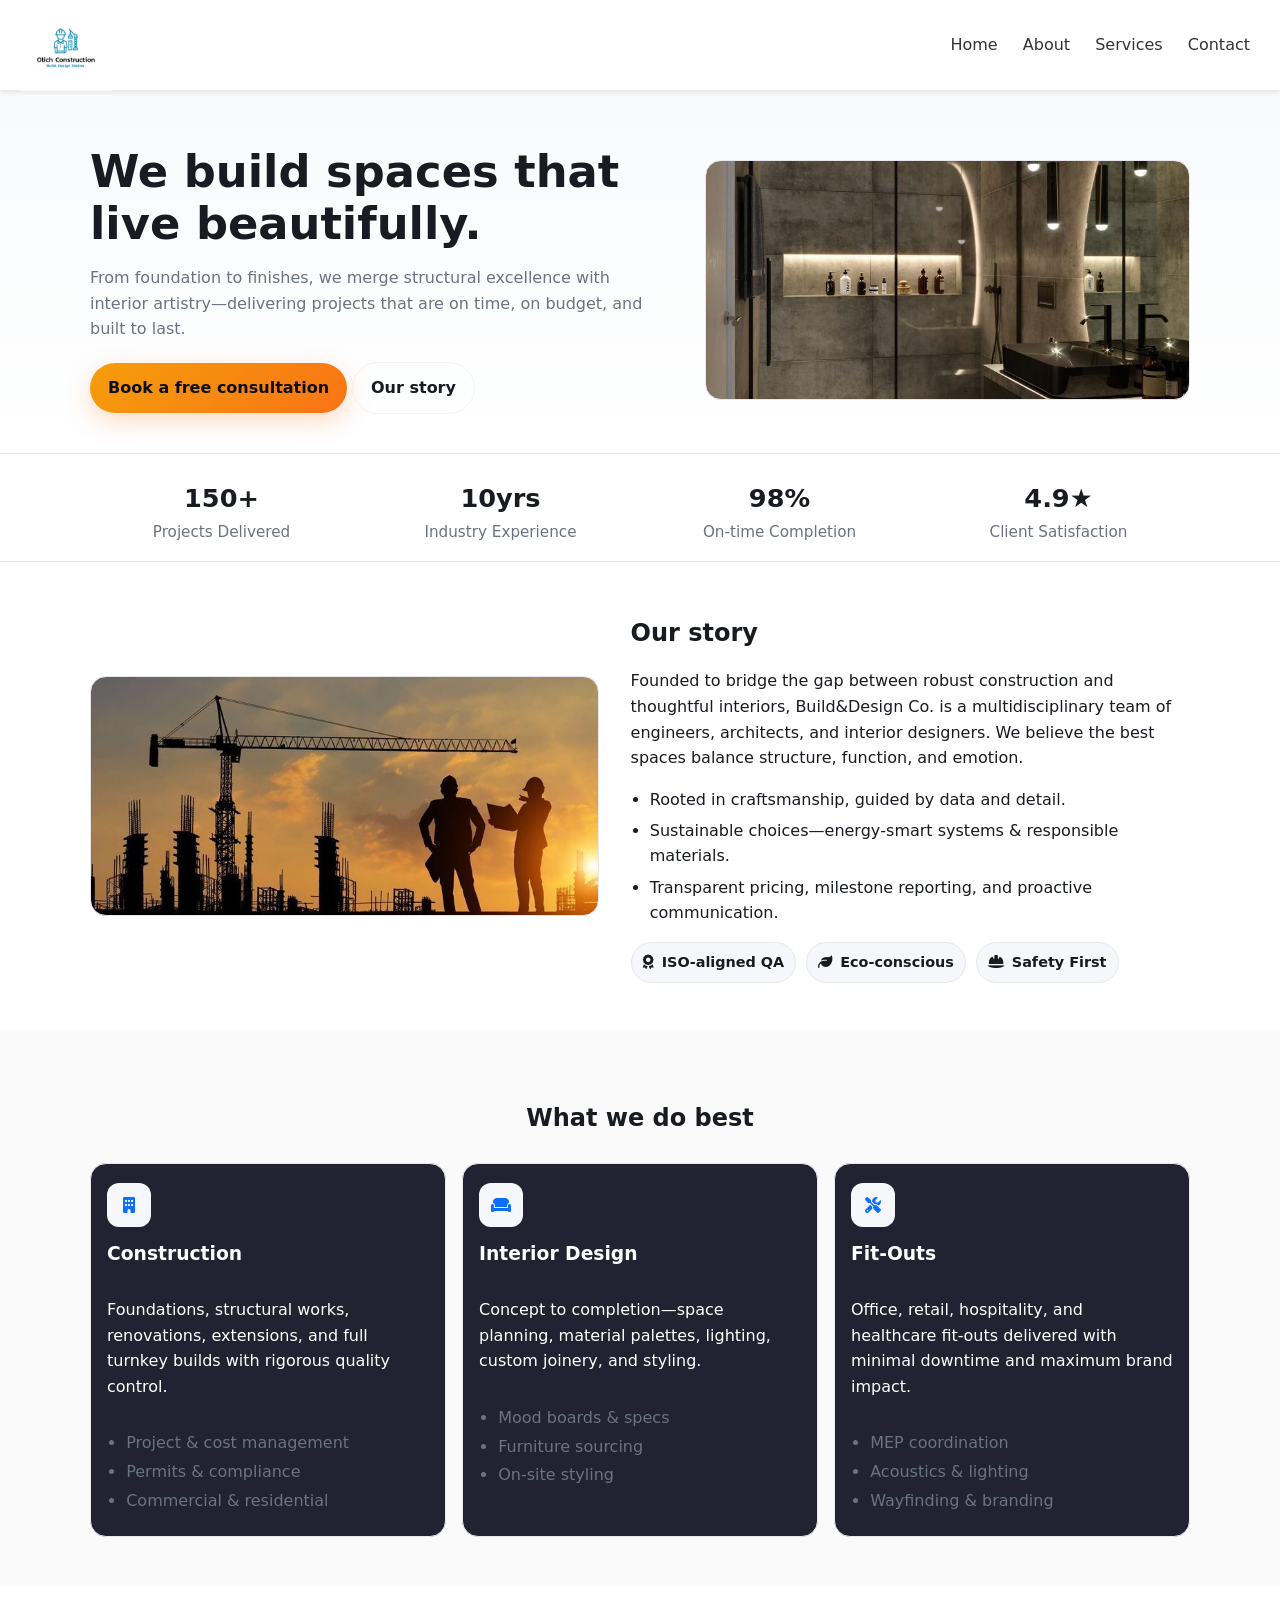
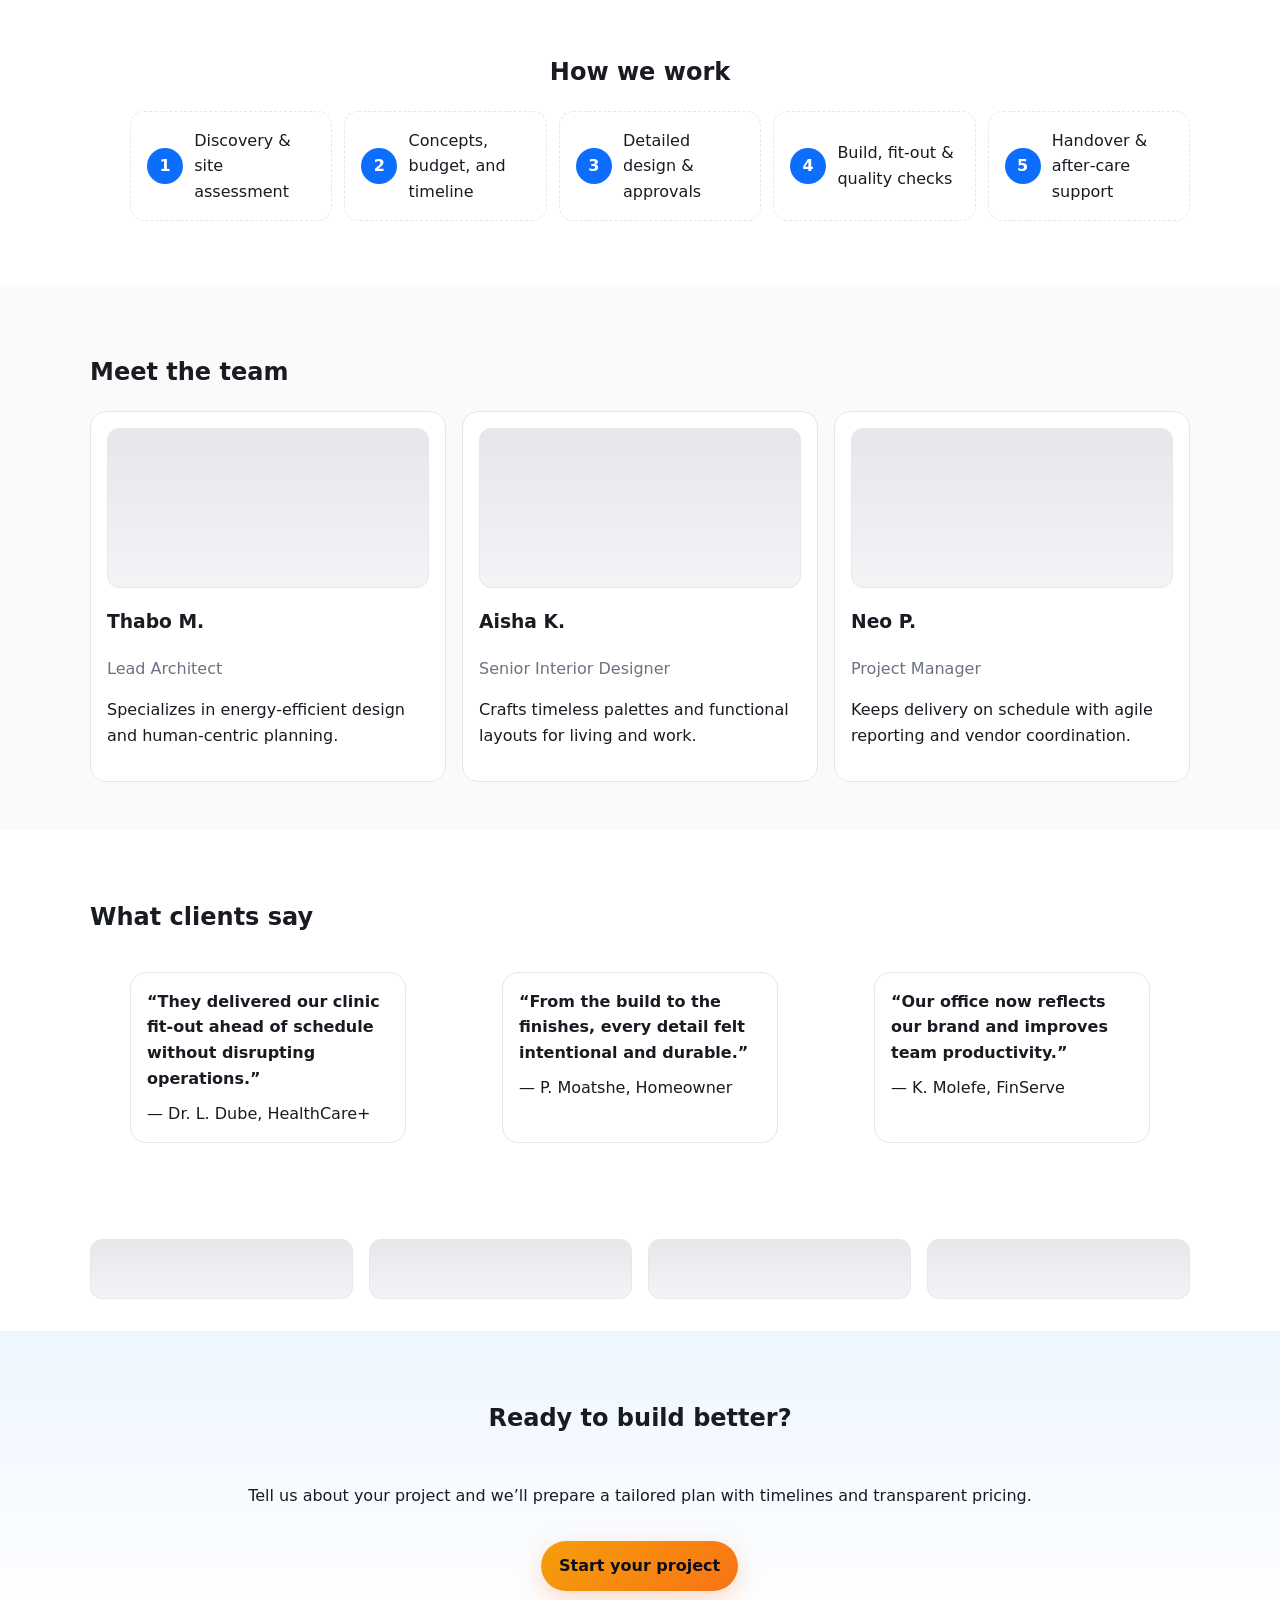
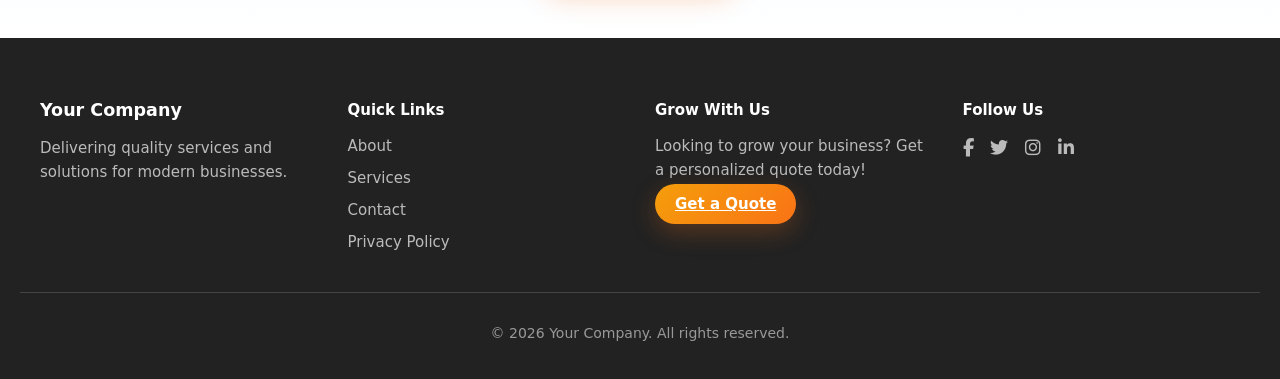
==== about.html @ 6409f601 "Add files via upload" ====
<!DOCTYPE html>
<html lang="en">
<head>
  <meta charset="UTF-8" />
  <meta name="viewport" content="width=device-width, initial-scale=1.0" />
  <title>About Us — Construction & Interior Design</title>
  <link rel="stylesheet" href="base.css" />
  <link rel="stylesheet" href="about.css" />
  <link rel="stylesheet" href="https://cdnjs.cloudflare.com/ajax/libs/font-awesome/6.4.0/css/all.min.css">
  <meta name="description" content="We combine construction precision with interior design creativity to deliver durable, functional, and beautiful spaces." />
</head>
<body>
  <!-- Nav Bar -->
  <header>
    <a href="index.html" class="logo">
      <img src="Olich_logo.png" alt="Olich Constructions" class="logo-img">
    </a>
    <nav>
      <a href="index.html">Home</a>
      <a href="about.html">About</a>
      <a href="services.html">Services</a>
      <a href="contact.html">Contact</a>
    </nav>
  </header>

  <main id="main" tabindex="-1">
    <!-- Hero -->
    <section class="hero">
      <div class="container hero-inner">
        <div class="hero-copy">
          <h1>We build spaces that live beautifully.</h1>
          <p>From foundation to finishes, we merge structural excellence with interior artistry—delivering projects that are on time, on budget, and built to last.</p>
          <div class="hero-ctas">
            <a href="#contact" class=" btn btn-primary">Book a free consultation</a>
            <a href="#story" class="btn btn-ghost">Our story</a>
          </div>
        </div>
        <div class="hero-visual">
          <div class="img ph" aria-label="Project collage placeholder"></div>
        </div>
      </div>
    </section>

    <!-- Trust badges / quick stats -->
    <section class="stats">
      <div class="container stats-grid">
        <div class="stat">
          <span class="stat-num">150+</span>
          <span class="stat-label">Projects Delivered</span>
        </div>
        <div class="stat">
          <span class="stat-num">10yrs</span>
          <span class="stat-label">Industry Experience</span>
        </div>
        <div class="stat">
          <span class="stat-num">98%</span>
          <span class="stat-label">On‑time Completion</span>
        </div>
        <div class="stat">
          <span class="stat-num">4.9★</span>
          <span class="stat-label">Client Satisfaction</span>
        </div>
      </div>
    </section>

    <!-- Story -->
    <section id="story" class="split">
      <div class="container split-inner">
        <div class="split-media">
          <div class="img2 tall ph" aria-label="Team on-site placeholder"></div>
        </div>
        <div class="split-copy">
          <h2>Our story</h2>
          <p>Founded to bridge the gap between robust construction and thoughtful interiors, Build&Design Co. is a multidisciplinary team of engineers, architects, and interior designers. We believe the best spaces balance structure, function, and emotion.</p>
          <ul class="bullets">
            <li>Rooted in craftsmanship, guided by data and detail.</li>
            <li>Sustainable choices—energy‑smart systems & responsible materials.</li>
            <li>Transparent pricing, milestone reporting, and proactive communication.</li>
          </ul>
          <div class="badges">
            <span class="badge"><i class="fa-solid fa-award" aria-hidden="true"></i> ISO‑aligned QA</span>
            <span class="badge"><i class="fa-solid fa-leaf" aria-hidden="true"></i> Eco‑conscious</span>
            <span class="badge"><i class="fa-solid fa-helmet-safety" aria-hidden="true"></i> Safety First</span>
          </div>
        </div>
      </div>
    </section>

    <!-- What we’re great at -->
    <section class="capabilities">
      <div class="container">
        <h2>What we do best</h2>
        <div class="cards">
          <article class="card">
            <div class="card-icon"><i class="fa-solid fa-building"></i></div>
            <h3>Construction</h3>
            <p>Foundations, structural works, renovations, extensions, and full turnkey builds with rigorous quality control.</p>
            <ul class="mini-list">
              <li>Project & cost management</li>
              <li>Permits & compliance</li>
              <li>Commercial & residential</li>
            </ul>
          </article>
          <article class="card">
            <div class="card-icon"><i class="fa-solid fa-couch"></i></div>
            <h3>Interior Design</h3>
            <p>Concept to completion—space planning, material palettes, lighting, custom joinery, and styling.</p>
            <ul class="mini-list">
              <li>Mood boards & specs</li>
              <li>Furniture sourcing</li>
              <li>On‑site styling</li>
            </ul>
          </article>
          <article class="card">
            <div class="card-icon"><i class="fa-solid fa-screwdriver-wrench"></i></div>
            <h3>Fit‑Outs</h3>
            <p>Office, retail, hospitality, and healthcare fit‑outs delivered with minimal downtime and maximum brand impact.</p>
            <ul class="mini-list">
              <li>MEP coordination</li>
              <li>Acoustics & lighting</li>
              <li>Wayfinding & branding</li>
            </ul>
          </article>
        </div>
      </div>
    </section>

    <!-- Process -->
    <section class="process">
      <div class="container">
        <h2>How we work</h2>
        <ol class="steps" role="list">
          <li>
            <span class="step-num">1</span>
            Discovery & site assessment
          </li>
          <li>
            <span class="step-num">2</span>
            Concepts, budget, and timeline
          </li>
          <li>
            <span class="step-num">3</span>
            Detailed design & approvals
          </li>
          <li>
            <span class="step-num">4</span>
            Build, fit‑out & quality checks
          </li>
          <li>
            <span class="step-num">5</span>
            Handover & after‑care support
          </li>
        </ol>
      </div>
    </section>

    <!-- Team -->
    <section class="team">
      <div class="container">
        <h2>Meet the team</h2>
        <div class="team-grid">
          <article class="person">
            <div class="avatar ph" aria-hidden="true"></div>
            <h3>Thabo M.</h3>
            <p class="role">Lead Architect</p>
            <p class="bio">Specializes in energy‑efficient design and human‑centric planning.</p>
          </article>
          <article class="person">
            <div class="avatar ph" aria-hidden="true"></div>
            <h3>Aisha K.</h3>
            <p class="role">Senior Interior Designer</p>
            <p class="bio">Crafts timeless palettes and functional layouts for living and work.</p>
          </article>
          <article class="person">
            <div class="avatar ph" aria-hidden="true"></div>
            <h3>Neo P.</h3>
            <p class="role">Project Manager</p>
            <p class="bio">Keeps delivery on schedule with agile reporting and vendor coordination.</p>
          </article>
        </div>
      </div>
    </section>

    <!-- Testimonials -->
    <section class="testimonials">
      <div class="container">
        <h2>What clients say</h2>
        <div class="quotes">
          <figure class="quote">
            <blockquote>“They delivered our clinic fit‑out ahead of schedule without disrupting operations.”</blockquote>
            <figcaption>— Dr. L. Dube, HealthCare+</figcaption>
          </figure>
          <figure class="quote">
            <blockquote>“From the build to the finishes, every detail felt intentional and durable.”</blockquote>
            <figcaption>— P. Moatshe, Homeowner</figcaption>
          </figure>
          <figure class="quote">
            <blockquote>“Our office now reflects our brand and improves team productivity.”</blockquote>
            <figcaption>— K. Molefe, FinServe</figcaption>
          </figure>
        </div>
      </div>
    </section>

    <!-- Certifications / Partners -->
    <section class="logos">
      <div class="container logos-row">
        <div class="logo ph" aria-label="Accreditation placeholder"></div>
        <div class="logo ph" aria-label="Association placeholder"></div>
        <div class="logo ph" aria-label="Supplier placeholder"></div>
        <div class="logo ph" aria-label="Partner placeholder"></div>
      </div>
    </section>

    <!-- CTA -->
    <section id="contact" class="cta">
      <div class="container cta-inner">
        <h2>Ready to build better?</h2>
        <p>Tell us about your project and we’ll prepare a tailored plan with timelines and transparent pricing.</p>
        <a href="contact.html" class="btn btn-primary">Start your project</a>
      </div>
    </section>
  </main>

<footer>
    <div class="footer-container">
      <!-- Company Info -->
      <div class="footer-col">
        <h3>Your Company</h3>
        <p>Delivering quality services and solutions for modern businesses.</p>
      </div>

      <!-- Quick Links -->
      <div class="footer-col">
        <h4>Quick Links</h4>
        <ul>
          <li><a href="about.html">About</a></li>
          <li><a href="services.html">Services</a></li>
          <li><a href="contact.html">Contact</a></li>
          <li><a href="#">Privacy Policy</a></li>
        </ul>
      </div>

      <!-- Marketing -->
      <div class="footer-col">
        <h4>Grow With Us</h4>
        <p>Looking to grow your business? Get a personalized quote today!</p>
        <a href="contact.html" class="quote-button">Get a Quote</a>
      </div>

      <!-- Social -->
      <div class="footer-col">
        <h4>Follow Us</h4>
        <div class="social-icons">
          <a href="#"><i class="fab fa-facebook-f"></i></a>
          <a href="#"><i class="fab fa-twitter"></i></a>
          <a href="#"><i class="fab fa-instagram"></i></a>
          <a href="#"><i class="fab fa-linkedin-in"></i></a>
        </div>
      </div>
    </div>

    <div class="footer-bottom">
      <p>© <span id="year"></span> Your Company. All rights reserved.</p>
    </div>
  </footer>
    <script>
    // tiny helper for the footer year
    document.getElementById('year').textContent = new Date().getFullYear();

  document.querySelectorAll('a[href^="#"]').forEach(anchor => {
    anchor.addEventListener('click', function(e) {
      e.preventDefault();
      const target = document.querySelector(this.getAttribute('href'));
      if (target) {
        window.scrollTo({
          top: target.offsetTop - 60, // adjust offset for sticky nav
          behavior: 'smooth'
        });
      }
    });
  });

  </script>
</body>
</html>
---- base.css ----
/* =============================================
   BASE.CSS — Olich Constructions
   Shared across all pages. Link this FIRST
   in every HTML file, before the page CSS.
   ============================================= */

/* ── CSS Variables ── */
:root {
  --bg:         #ffffff;
  --bg-soft:    #f5f7fb;
  --ink:        #191b22;
  --muted:      #6b7280;
  --brand:      #0d6efd;
  --brand-dark: #0a58ca;
  --accent:     #f59e0b;
  --accent-alt: #f97316;
  --card:       #f5f7fb;
  --line:       #e5e7eb;
  --dark:       #222222;
}

/* ── Reset ── */
*, *::before, *::after { box-sizing: border-box; }
html, body { height: 100%; }
body {
  margin: 0;
  font-family: 'Poppins', system-ui, -apple-system, Segoe UI, Roboto, Helvetica, Arial, sans-serif;
  color: var(--ink);
  background: var(--bg);
  line-height: 1.6;
}

/* ── Utility ── */
.container {
  width: min(1100px, 92%);
  margin-inline: auto;
}

/* ── Header / Nav ── */
header {
  display: flex;
  justify-content: space-between;
  align-items: center;
  padding: 15px 20px;
  background: #fff;
  position: sticky;
  top: 0;
  z-index: 1000;
  box-shadow: 0 2px 5px rgba(0,0,0,0.1);
}

.logo {
  display: flex;
  align-items: center;
  text-decoration: none;
  font-weight: 700;
  font-size: 1.1rem;
  color: var(--ink);
}

.logo-img {
  height: 92px;
  width: auto;
  display: block;
}

nav a {
  margin: 0 10px;
  text-decoration: none;
  color: #333;
  font-weight: 500;
  transition: color 0.3s;
}

nav a:hover {
  color: var(--brand);
}

/* ── Buttons ── */
.btn {
  border: 0;
  padding: 12px 18px;
  border-radius: 999px;
  font-weight: 600;
  font-family: inherit;
  cursor: pointer;
  transition: transform .15s ease, box-shadow .2s ease, background .2s ease;
  will-change: transform;
  text-decoration: none;
  display: inline-block;
}

.btn-primary {
  background: linear-gradient(135deg, var(--accent), var(--accent-alt));
  color: #0b0f1a;
  box-shadow: 0 8px 24px rgba(249,115,22,.25);
}
.btn-primar:hover { transform: translateY(-1px); }

.btn-ghost {
  background: transparent;
  color: var(--ink);
  border: 1px solid rgba(229,231,235,.5);
}
.btn-ghost:hover { background: rgba(0,0,0,.04); }

.quote-button {
  background: linear-gradient(135deg, var(--accent), var(--accent-alt));
  color: #fff;
  box-shadow: 0 8px 24px rgba(249,115,22,.25);
  border: 0;
  padding: 11px 20px;
  border-radius: 999px;
  font-weight: 600;
  font-family: inherit;
  cursor: pointer;
  transition: transform .15s ease, box-shadow .2s ease, background .2s ease;
  will-change: transform;
}
.quote-button:hover {
  background: linear-gradient(135deg, var(--accent-alt), #e85d04);
  transform: translateY(-2px);
}

/* ── Footer ── */
footer {
  background: var(--dark);
  color: #ddd;
  padding: 40px 20px 20px;
  font-size: 15px;
}

.footer-container {
  display: grid;
  grid-template-columns: repeat(auto-fit, minmax(220px, 1fr));
  gap: 30px;
  max-width: 1200px;
  margin: auto;
}

.footer-col h3,
.footer-col h4 {
  color: #fff;
  margin-bottom: 12px;
}

.footer-col p {
  margin: 0 0 10px;
  line-height: 1.6;
  color: #bbb;
}

.footer-col ul {
  list-style: none;
  padding: 0;
  margin: 0;
}

.footer-col ul li { margin-bottom: 8px; }

.footer-col ul li a {
  text-decoration: none;
  color: #bbb;
  transition: color 0.3s;
}
.footer-col ul li a:hover { color: #fff; }

.footer-col .social-icons a {
  display: inline-block;
  margin-right: 12px;
  color: #bbb;
  font-size: 18px;
  transition: color 0.3s;
}
.footer-col .social-icons a:hover { color: #fff; }

.footer-bottom {
  text-align: center;
  border-top: 1px solid #444;
  margin-top: 30px;
  padding-top: 15px;
  font-size: 14px;
  color: #999;
}

/* ── Shared Responsive ── */
@media (max-width: 768px) {
  header {
    flex-direction: column;
    text-align: center;
    gap: 8px;
  }
  nav a {
    display: inline-block;
    margin: 4px 8px;
  }
}
---- about.css ----
/* =============================================
   ABOUT.CSS — About page specific styles only
   base.css must be loaded before this file
   ============================================= */

/* ── Placeholders ── */
.ph { background: linear-gradient(180deg,#e5e7eb,#f3f4f6); border: 1px solid var(--line); border-radius: 1rem; }
.img { width: 100%; height: 240px; background-image: url(img5.jpeg); background-size: cover; background-position: center; background-repeat: no-repeat; }
.img2 { width: 100%; height: 240px; background-image: url(img2.jpeg); background-size: cover; background-position: center; background-repeat: no-repeat; }
.img.tall { height: 360px; }

/* ── Hero ── */
.hero { padding: 3.5rem 0 2.5rem; background: linear-gradient(180deg, #f8fafc, #fff); }
.hero-inner { display: grid; grid-template-columns: 1.2fr 1fr; gap: 2rem; align-items: center; }
.hero h1 { font-size: clamp(1.8rem, 3.5vw, 3rem); line-height: 1.15; margin: 0 0 1rem; }
.hero p { color: var(--muted); margin: 0 0 1.25rem; }

/* ── Stats ── */
.stats { padding: 1.5rem 0 1rem; border-top: 1px solid var(--line); border-bottom: 1px solid var(--line); background: #fff; }
.stats-grid { display: grid; grid-template-columns: repeat(4,1fr); gap: 1rem; text-align: center; }
.stat-num { font-size: 1.6rem; font-weight: 800; display: block; }
.stat-label { color: var(--muted); font-size: .95rem; }

/* ── Split / Story ── */
.split { padding: 3rem 0; }
.split-inner { display: grid; grid-template-columns: 1fr 1.1fr; gap: 2rem; align-items: center; }
.split h2 { margin: .25rem 0 1rem; }
.bullets { padding-left: 1.2rem; margin: 1rem 0; }
.bullets li { margin: .35rem 0; }
.badges { display: flex; gap: .6rem; flex-wrap: wrap; margin-top: 1rem; }
.badge {
  background: var(--card); border: 1px solid var(--line);
  padding: .5rem .7rem; border-radius: 999px;
  font-weight: 600; font-size: .9rem;
  display: inline-flex; align-items: center; gap: .5rem;
}

/* ── Capabilities ── */
.capabilities { padding: 3rem 0; background: #fafafa; }
.capabilities h2 { text-align: center; margin-bottom: 1.6rem; }
.cards { display: grid; grid-template-columns: repeat(3,1fr); gap: 1rem; }
.card {
  color: white; background-color: #223;
  border: 1px solid var(--line); border-radius: 1rem;
  padding: 1.2rem 1rem; display: flex; flex-direction: column; gap: .5rem;
}
.card-icon {
  width: 44px; height: 44px; display: grid; place-items: center;
  border-radius: .75rem; background: var(--card); color: var(--brand);
}
.card h3 { margin: .25rem 0; }
.mini-list { padding-left: 1.2rem; color: var(--muted); margin: .25rem 0 0; }
.mini-list li { margin: .2rem 0; }

/* ── Process ── */
.process { padding: 3rem 0; }
.process h2 { text-align: center; margin-bottom: 1.2rem; }
.steps { display: grid; grid-template-columns: repeat(5, 1fr); gap: .75rem; counter-reset: step; }
.steps li {
  background: #fff; border: 1px dashed var(--line);
  border-radius: .9rem; padding: 1rem; min-height: 80px;
  display: flex; align-items: center; gap: .7rem;
}
.step-num {
  width: 36px; height: 36px; border-radius: 50%;
  display: grid; place-items: center;
  background: var(--brand); color: #fff; font-weight: 800;
  flex-shrink: 0;
}

/* ── Team ── */
.team { padding: 3rem 0; background: #fafafa; }
.team-grid { display: grid; grid-template-columns: repeat(3,1fr); gap: 1rem; }
.person { background: #fff; border: 1px solid var(--line); border-radius: 1rem; padding: 1rem; }
.avatar { width: 100%; height: 160px; border-radius: .75rem; margin-bottom: .8rem; }
.role { color: var(--muted); margin: .2rem 0; }

/* ── Testimonials ── */
.testimonials { padding: 3rem 0; }
.quotes { display: grid; grid-template-columns: repeat(3,1fr); gap: 1rem; }
.quote { background: #fff; border: 1px solid var(--line); border-radius: 1rem; padding: 1rem; }
.quote blockquote { margin: 0 0 .6rem; font-weight: 600; }

/* ── Partner Logos ── */
.logos { padding: 2rem 0; background: #fff; }
.logos-row { display: grid; grid-template-columns: repeat(4,1fr); gap: 1rem; align-items: center; }
.logo { height: 60px; border-radius: .75rem; }

/* ── CTA ── */
.cta { padding: 3rem 0; background: linear-gradient(180deg,#eef6ff,#fff); }
.cta-inner { display: grid; place-items: center; text-align: center; gap: .6rem; }
.cta .btn { margin-top: .4rem; }

/* ── Responsive ── */
@media (max-width: 980px) {
  .hero-inner { grid-template-columns: 1fr; }
  .split-inner { grid-template-columns: 1fr; }
  .cards { grid-template-columns: repeat(2,1fr); }
  .steps { grid-template-columns: repeat(3,1fr); }
  .team-grid { grid-template-columns: repeat(2,1fr); }
  .quotes { grid-template-columns: repeat(2,1fr); }
}

@media (max-width: 640px) {
  .stats-grid { grid-template-columns: repeat(2,1fr); }
  .cards { grid-template-columns: 1fr; }
  .steps { grid-template-columns: 1fr; }
  .team-grid { grid-template-columns: 1fr; }
  .quotes { grid-template-columns: 1fr; }
  .logos-row { grid-template-columns: repeat(2,1fr); }
  .img { height: 200px; }
  .img.tall { height: 260px; }
}
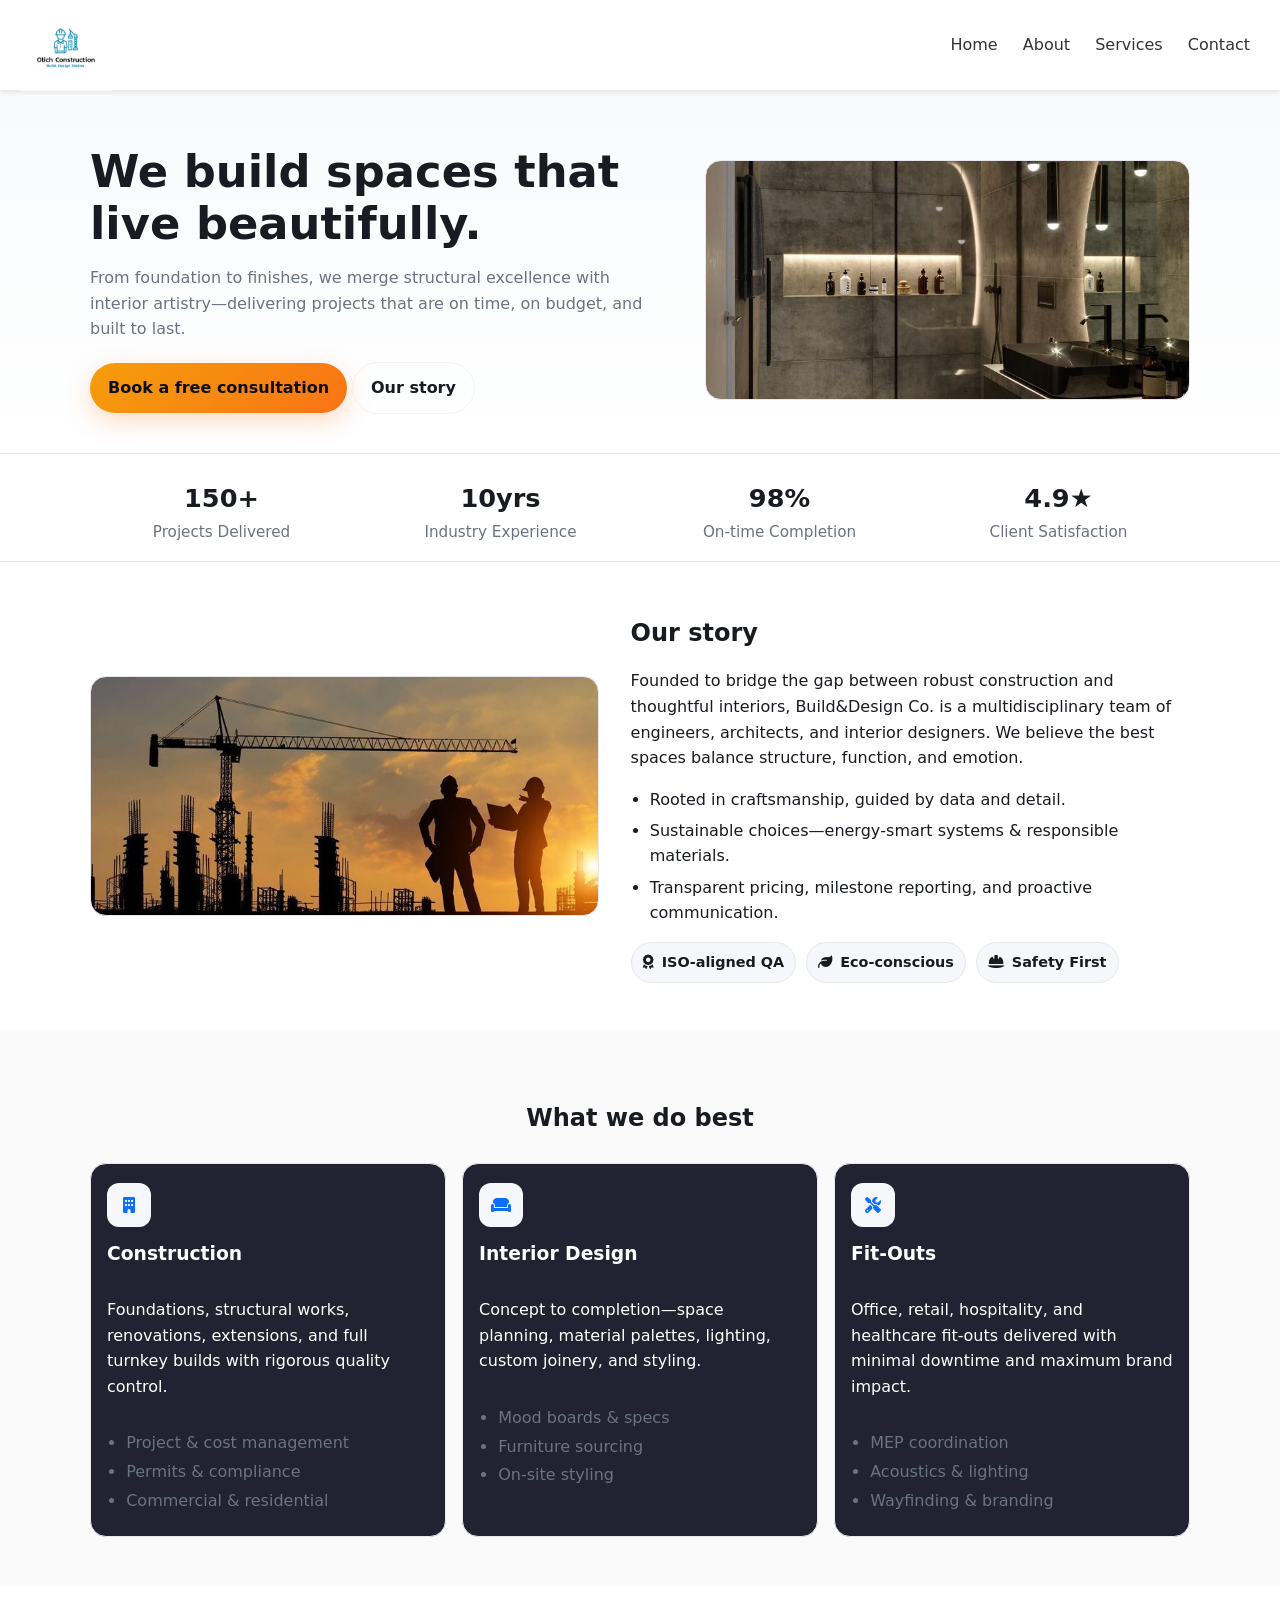
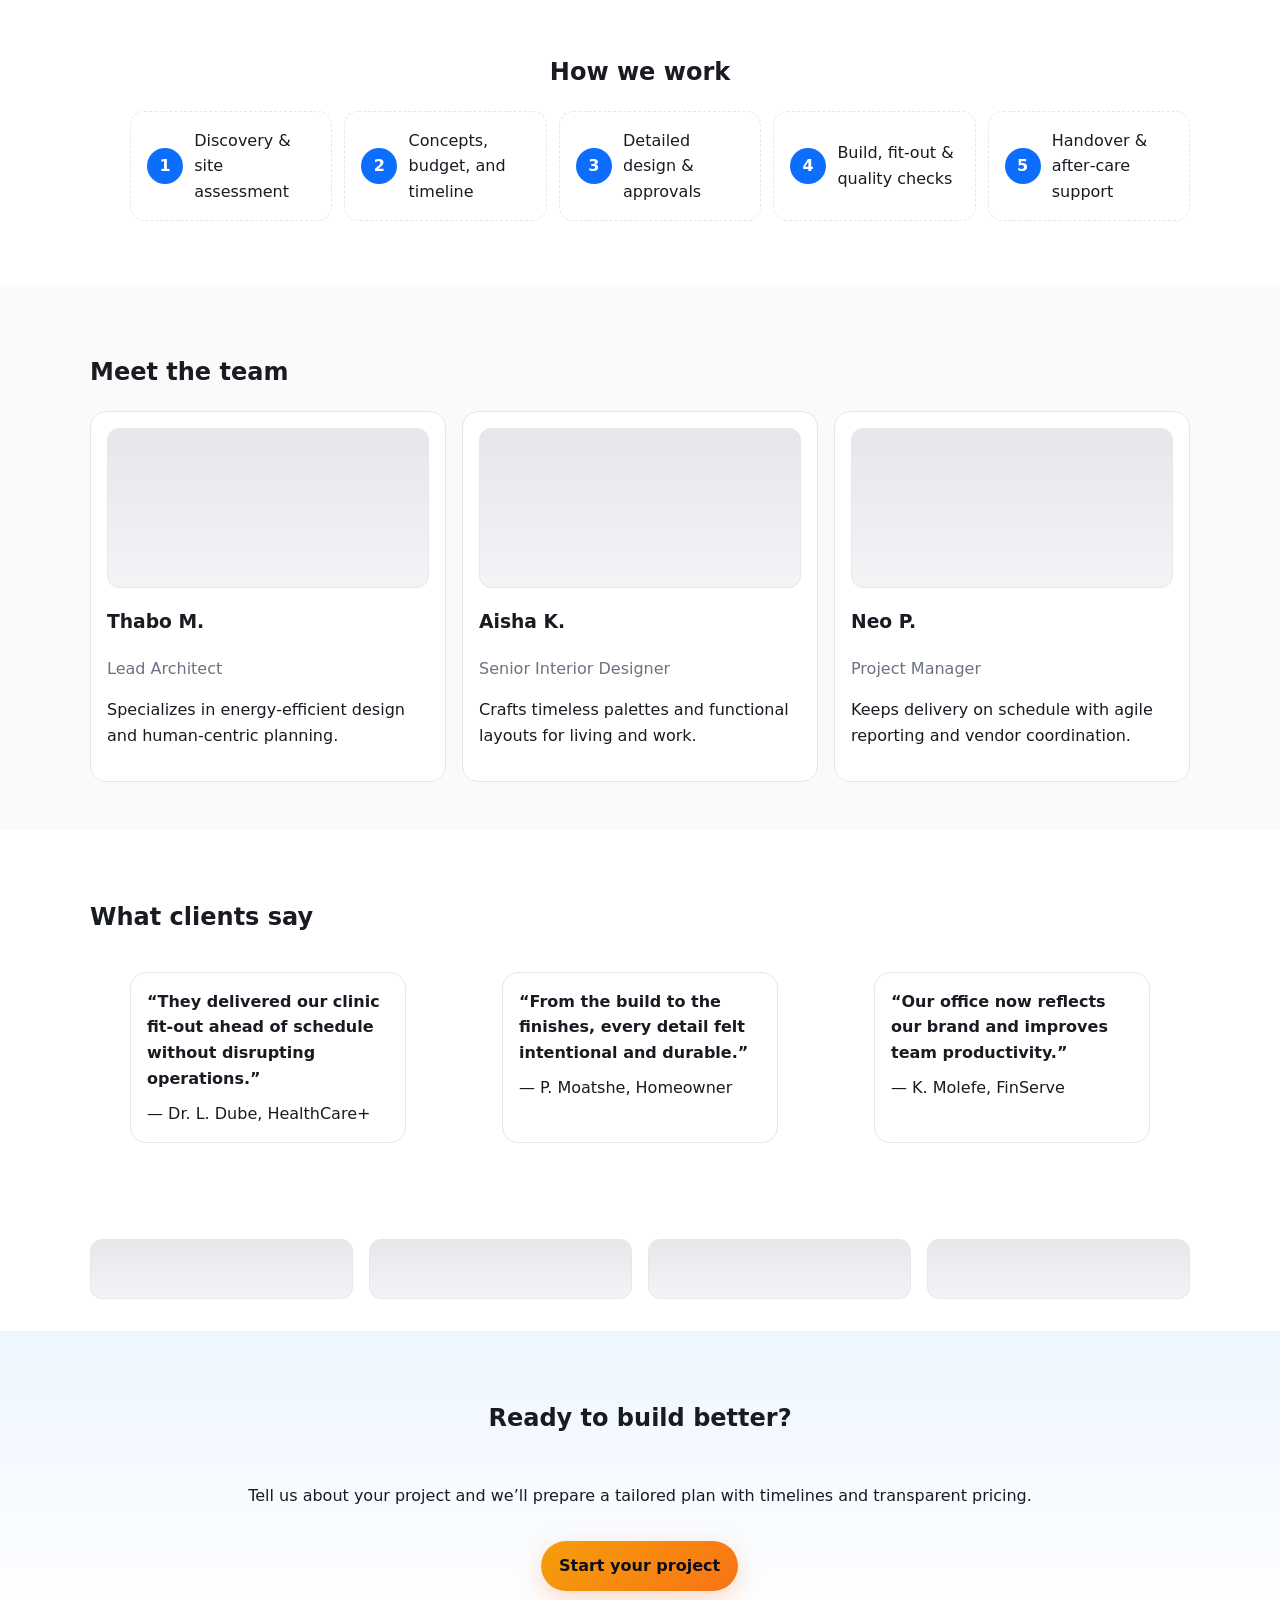
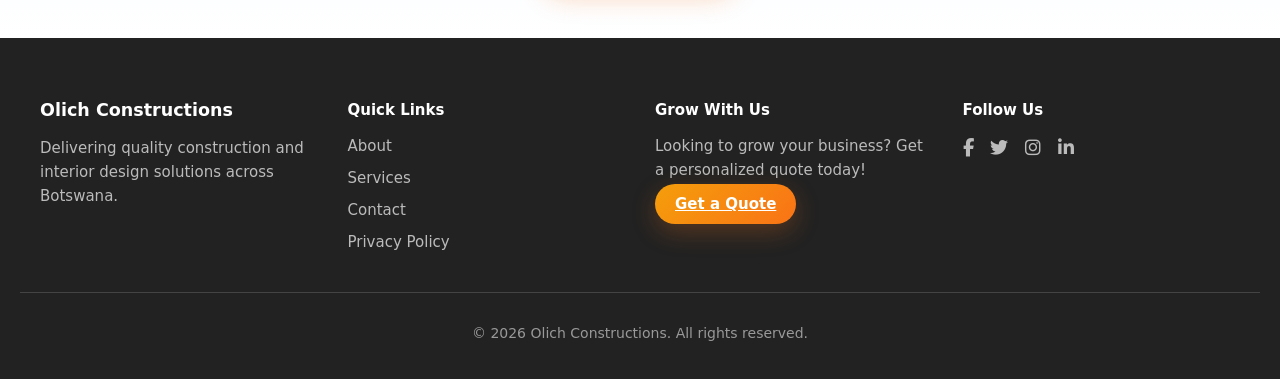
==== commit fcf5e01e: "Update about.html" ====
--- a/about.html
+++ b/about.html
@@ -226,8 +226,8 @@
     <div class="footer-container">
       <!-- Company Info -->
       <div class="footer-col">
-        <h3>Your Company</h3>
-        <p>Delivering quality services and solutions for modern businesses.</p>
+        <h3>Olich Constructions</h3>
+        <p>Delivering quality construction and interior design solutions across Botswana.</p>
       </div>
 
       <!-- Quick Links -->
@@ -237,7 +237,7 @@
           <li><a href="about.html">About</a></li>
           <li><a href="services.html">Services</a></li>
           <li><a href="contact.html">Contact</a></li>
-          <li><a href="#">Privacy Policy</a></li>
+          <li><a href="#privacy">Privacy Policy</a></li>
         </ul>
       </div>
 
@@ -261,7 +261,7 @@
     </div>
 
     <div class="footer-bottom">
-      <p>© <span id="year"></span> Your Company. All rights reserved.</p>
+      <p>© <span id="year"></span> Olich Constructions. All rights reserved.</p>
     </div>
   </footer>
     <script>
@@ -282,5 +282,6 @@
   });
 
   </script>
+  <script src="privacy-modal.js"></script>
 </body>
 </html>
--- a/base.css
+++ b/base.css
@@ -183,6 +183,108 @@
   color: #999;
 }
 
+/* ── Privacy Modal ── */
+.privacy-overlay {
+  display: none;
+  position: fixed;
+  inset: 0;
+  background: rgba(0,0,0,0.55);
+  z-index: 9000;
+  align-items: center;
+  justify-content: center;
+  padding: 20px;
+  backdrop-filter: blur(2px);
+}
+ 
+.privacy-overlay.open {
+  display: flex;
+}
+ 
+.privacy-modal {
+  background: #fff;
+  border-radius: 14px;
+  width: min(680px, 100%);
+  max-height: 80vh;
+  display: flex;
+  flex-direction: column;
+  box-shadow: 0 24px 60px rgba(0,0,0,0.2);
+  animation: modalIn 0.22s ease;
+}
+ 
+@keyframes modalIn {
+  from { opacity: 0; transform: translateY(16px); }
+  to   { opacity: 1; transform: translateY(0); }
+}
+ 
+.privacy-modal-header {
+  display: flex;
+  justify-content: space-between;
+  align-items: center;
+  padding: 22px 28px 18px;
+  border-bottom: 1px solid var(--line);
+  flex-shrink: 0;
+}
+ 
+.privacy-modal-header h2 {
+  font-size: 1.15rem;
+  margin: 0;
+  color: var(--ink);
+}
+ 
+.privacy-modal-close {
+  background: none;
+  border: none;
+  cursor: pointer;
+  font-size: 1.3rem;
+  color: var(--muted);
+  padding: 4px 8px;
+  border-radius: 6px;
+  line-height: 1;
+  transition: background 0.2s, color 0.2s;
+}
+.privacy-modal-close:hover { background: var(--bg-soft); color: var(--ink); }
+ 
+.privacy-modal-body {
+  overflow-y: auto;
+  padding: 24px 28px 28px;
+  font-size: 0.9rem;
+  color: #374151;
+  line-height: 1.75;
+}
+ 
+.privacy-modal-body h3 {
+  font-size: 0.92rem;
+  color: var(--ink);
+  margin: 20px 0 6px;
+  font-weight: 700;
+}
+ 
+.privacy-modal-body h3:first-child { margin-top: 0; }
+ 
+.privacy-modal-body p { margin: 0 0 10px; }
+ 
+.privacy-modal-body ul {
+  padding-left: 18px;
+  margin: 6px 0 10px;
+}
+ 
+.privacy-modal-body ul li { margin-bottom: 4px; }
+ 
+.privacy-modal-body a {
+  color: var(--brand);
+  text-decoration: none;
+}
+.privacy-modal-body a:hover { text-decoration: underline; }
+ 
+.privacy-updated {
+  font-size: 0.78rem;
+  color: var(--muted);
+  margin-top: 20px;
+  padding-top: 14px;
+  border-top: 1px solid var(--line);
+}
+ 
+
 /* ── Shared Responsive ── */
 @media (max-width: 768px) {
   header {
